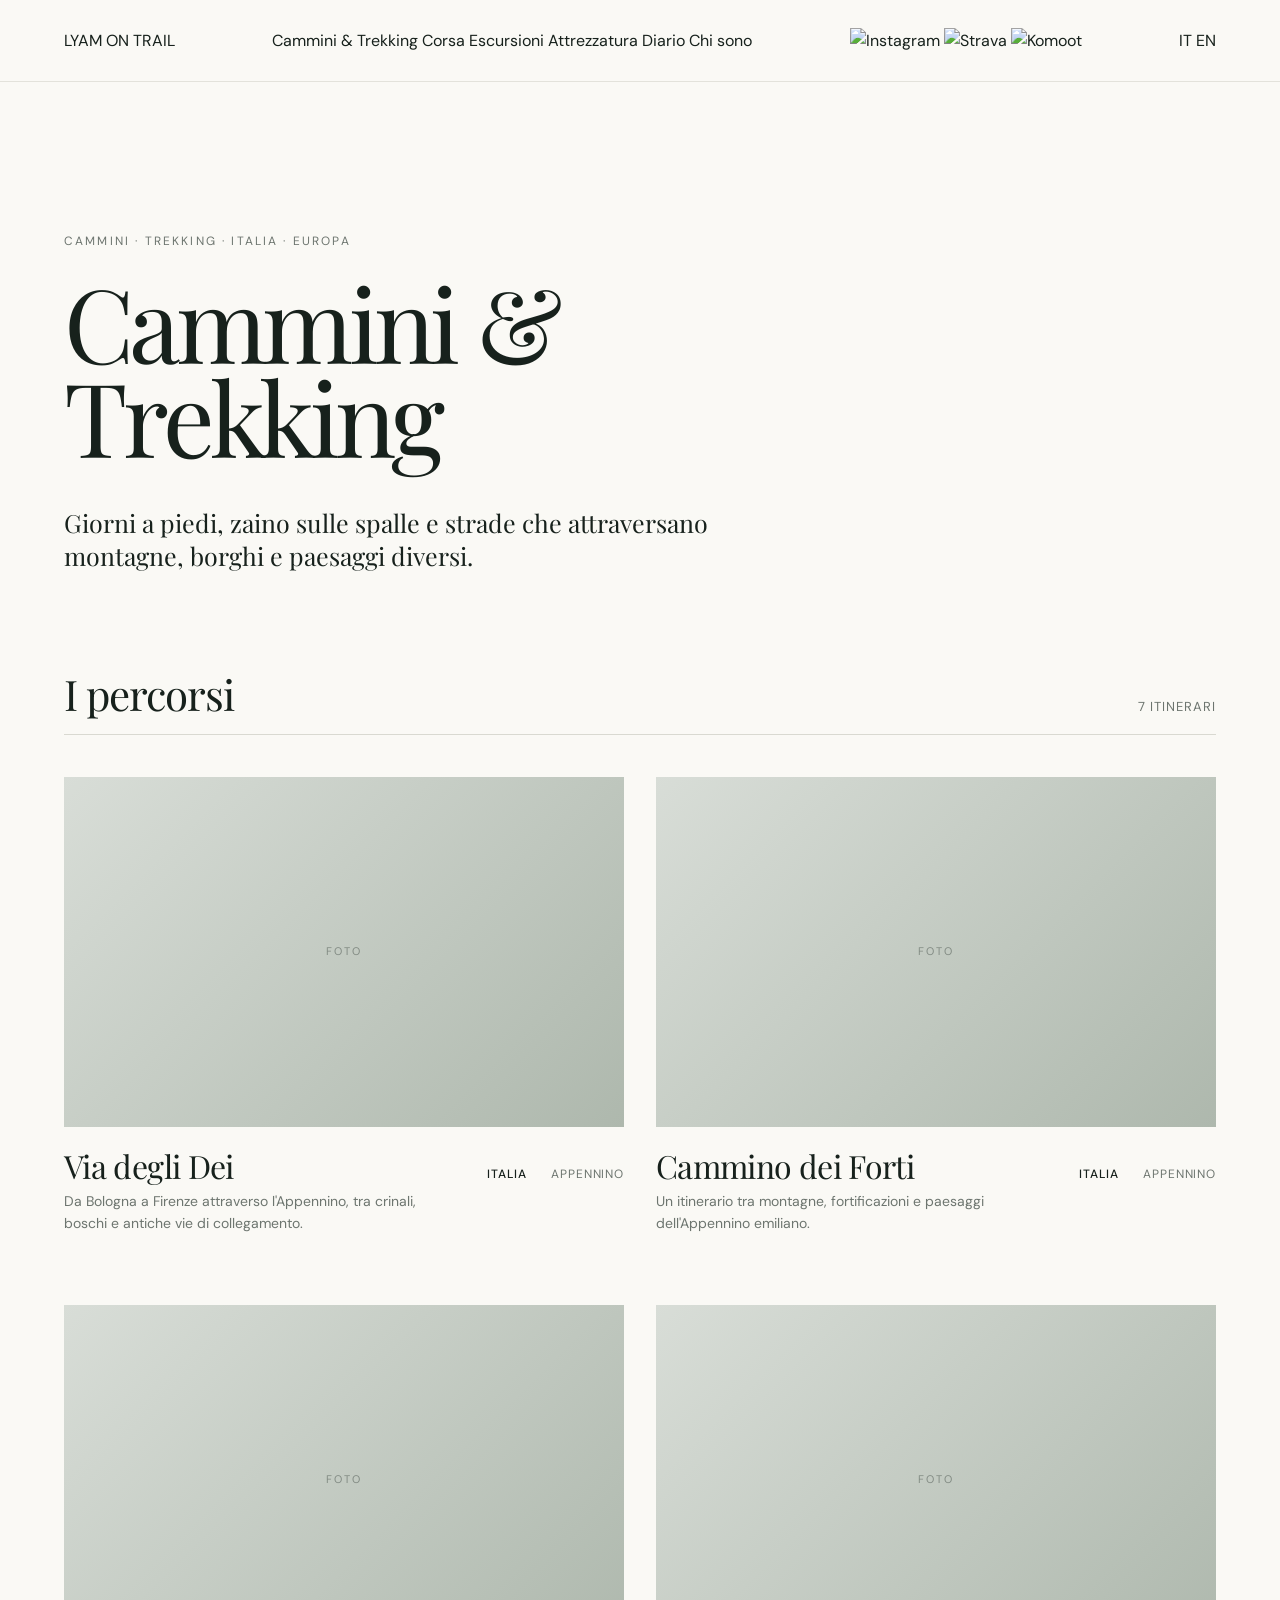
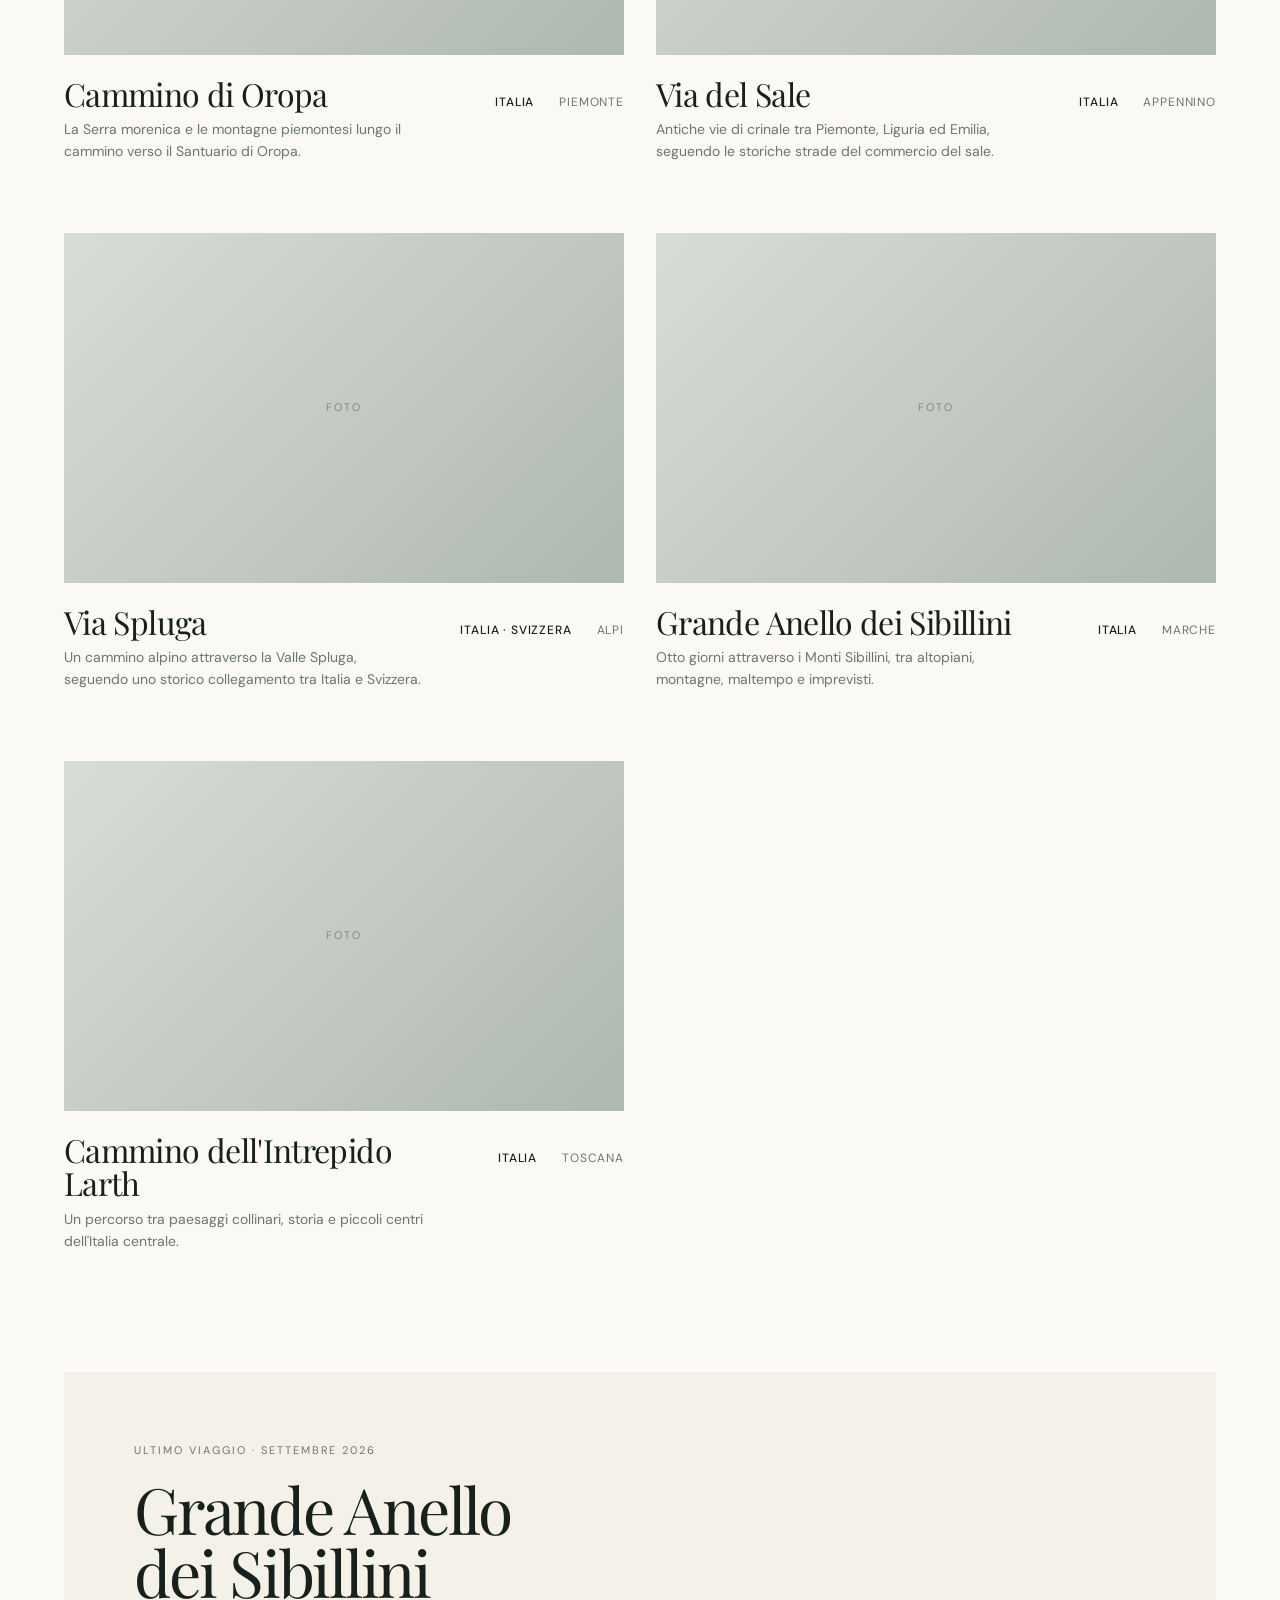
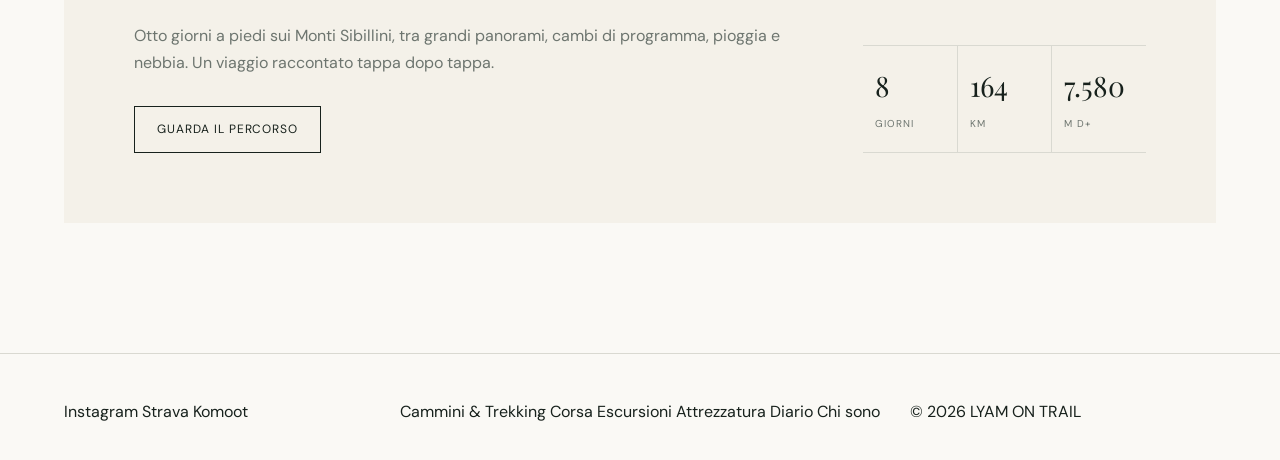
==== cammini.html @ 47f9dd70 "Update trail links in cammini.html" ====
<!DOCTYPE html>
<html lang="it">
<head>
  <meta charset="UTF-8">
  <meta name="viewport" content="width=device-width, initial-scale=1.0">

  <title>Cammini & Trekking — LYAM ON TRAIL</title>

  <meta
    name="description"
    content="I cammini e i trekking che ho percorso: itinerari, tappe, dati tecnici, tracce GPX, fotografie e racconti di viaggio."
  >

  <link rel="preconnect" href="https://fonts.googleapis.com">
  <link rel="preconnect" href="https://fonts.gstatic.com" crossorigin>

  <link
    href="https://fonts.googleapis.com/css2?family=DM+Sans:wght@400;500;600&family=Playfair+Display:wght@400;500;600&display=swap"
    rel="stylesheet"
  >

  <link rel="stylesheet" href="style.css">

  <style>
    /* =========================================
       CAMMINI & TREKKING
       ========================================= */

    .trails-page {
      background: var(--paper);
      min-height: 100vh;
    }

    .trails-hero {
      padding: 150px 5vw 100px;
      max-width: 1500px;
      margin: 0 auto;
    }

    .trails-eyebrow {
      font-size: 12px;
      letter-spacing: 0.18em;
      text-transform: uppercase;
      color: var(--muted);
      margin-bottom: 24px;
    }

    .trails-hero h1 {
      max-width: 900px;
      margin: 0;
      font-family: "Playfair Display", Georgia, serif;
      font-size: clamp(58px, 8vw, 120px);
      line-height: 0.92;
      font-weight: 400;
      letter-spacing: -0.045em;
      color: var(--ink);
    }

    .trails-intro {
      max-width: 650px;
      margin-top: 42px;
      font-family: "Playfair Display", Georgia, serif;
      font-size: 25px;
      line-height: 1.35;
      color: var(--ink);
    }

    .trails-intro p {
      margin: 0;
    }

    .trails-list {
      padding: 0 5vw 120px;
      max-width: 1500px;
      margin: 0 auto;
    }

    .trails-list-header {
      display: flex;
      align-items: baseline;
      justify-content: space-between;
      gap: 30px;
      margin-bottom: 42px;
      padding-bottom: 16px;
      border-bottom: 1px solid var(--line);
    }

    .trails-list-header h2 {
      margin: 0;
      font-family: "Playfair Display", Georgia, serif;
      font-size: 42px;
      font-weight: 400;
      letter-spacing: -0.025em;
    }

    .trails-count {
      color: var(--muted);
      font-size: 13px;
      letter-spacing: 0.08em;
      text-transform: uppercase;
    }

    .trails-grid {
      display: grid;
      grid-template-columns: repeat(2, minmax(0, 1fr));
      gap: 70px 32px;
    }

    .trail-card {
      display: block;
      color: inherit;
      text-decoration: none;
    }

    .trail-card-image {
      position: relative;
      width: 100%;
      aspect-ratio: 16 / 10;
      overflow: hidden;
      background: linear-gradient(135deg, #d8ddd7, #aeb8ad);
      margin-bottom: 22px;
    }

    .trail-card-image::after {
      content: "FOTO";
      position: absolute;
      inset: 0;
      display: flex;
      align-items: center;
      justify-content: center;
      color: rgba(23, 33, 28, 0.38);
      font-size: 11px;
      letter-spacing: 0.18em;
    }

    .trail-card-content {
      display: grid;
      grid-template-columns: 1fr auto;
      gap: 30px;
      align-items: start;
    }

    .trail-card h3 {
      margin: 0 0 9px;
      font-family: "Playfair Display", Georgia, serif;
      font-size: 32px;
      line-height: 1.05;
      font-weight: 400;
      letter-spacing: -0.02em;
    }

    .trail-card p {
      margin: 0;
      max-width: 580px;
      color: var(--muted);
      font-size: 15px;
      line-height: 1.55;
    }

    .trail-meta {
      text-align: right;
      white-space: nowrap;
      color: var(--muted);
      font-size: 12px;
      line-height: 1.7;
      text-transform: uppercase;
      letter-spacing: 0.07em;
    }

    .trail-meta strong {
      display: block;
      color: var(--ink);
      font-weight: 500;
    }

    .trail-card:hover h3 {
      text-decoration: underline;
      text-decoration-thickness: 1px;
      text-underline-offset: 5px;
    }

    /* Featured GAS */

    .trails-featured {
      margin: 0 5vw 130px;
      max-width: 1400px;
      margin-left: auto;
      margin-right: auto;
      padding: 0 5vw;
    }

    .featured-inner {
      background: var(--cream);
      padding: 70px;
      display: grid;
      grid-template-columns: minmax(0, 1.4fr) minmax(260px, 0.6fr);
      gap: 70px;
      align-items: end;
    }

    .featured-label {
      font-size: 11px;
      text-transform: uppercase;
      letter-spacing: 0.18em;
      color: var(--muted);
      margin-bottom: 18px;
    }

    .featured-inner h2 {
      margin: 0 0 20px;
      font-family: "Playfair Display", Georgia, serif;
      font-size: clamp(42px, 5vw, 72px);
      line-height: 0.98;
      font-weight: 400;
      letter-spacing: -0.035em;
    }

    .featured-inner p {
      max-width: 650px;
      margin: 0;
      font-size: 16px;
      line-height: 1.65;
      color: var(--muted);
    }

    .featured-data {
      display: grid;
      grid-template-columns: repeat(3, 1fr);
      border-top: 1px solid var(--line);
      border-bottom: 1px solid var(--line);
    }

    .featured-data div {
      padding: 18px 12px;
      border-right: 1px solid var(--line);
    }

    .featured-data div:last-child {
      border-right: 0;
    }

    .featured-data strong {
      display: block;
      font-family: "Playfair Display", Georgia, serif;
      font-size: 28px;
      font-weight: 400;
      color: var(--ink);
    }

    .featured-data span {
      font-size: 10px;
      text-transform: uppercase;
      letter-spacing: 0.1em;
      color: var(--muted);
    }

    .featured-button {
      display: inline-block;
      margin-top: 30px;
      padding: 13px 22px;
      border: 1px solid var(--ink);
      color: var(--ink);
      text-decoration: none;
      font-size: 12px;
      letter-spacing: 0.08em;
      text-transform: uppercase;
      transition: 0.2s ease;
    }

    .featured-button:hover {
      background: var(--ink);
      color: var(--paper);
    }

    /* Mobile */

    @media (max-width: 800px) {

      .trails-hero {
        padding: 110px 6vw 70px;
      }

      .trails-hero h1 {
        font-size: clamp(52px, 15vw, 82px);
      }

      .trails-intro {
        margin-top: 30px;
        font-size: 21px;
      }

      .trails-list {
        padding: 0 6vw 80px;
      }

      .trails-list-header {
        margin-bottom: 30px;
      }

      .trails-list-header h2 {
        font-size: 34px;
      }

      .trails-grid {
        grid-template-columns: 1fr;
        gap: 55px;
      }

      .trail-card-content {
        grid-template-columns: 1fr;
        gap: 14px;
      }

      .trail-card h3 {
        font-size: 29px;
      }

      .trail-meta {
        text-align: left;
      }

      .trails-featured {
        padding: 0;
        margin-bottom: 80px;
      }

      .featured-inner {
        padding: 45px 6vw;
        grid-template-columns: 1fr;
        gap: 40px;
      }

      .featured-inner h2 {
        font-size: 46px;
      }
    }
  </style>
</head>

<body>

  <!-- HEADER -->

  <header class="site-header">

    <a href="index.html" class="site-logo">
      LYAM ON TRAIL
    </a>

    <nav class="site-nav">
      <a href="cammini.html" class="active">Cammini & Trekking</a>
      <a href="index.html#corsa">Corsa</a>
      <a href="index.html#escursioni">Escursioni</a>
      <a href="index.html#attrezzatura">Attrezzatura</a>
      <a href="index.html#diario">Diario</a>
      <a href="index.html#about">Chi sono</a>
    </nav>

    <div class="site-social">
      <a href="https://www.instagram.com/lyam.danese" target="_blank" rel="noopener">
        <img src="https://cdn.simpleicons.org/instagram/17211c" alt="Instagram">
      </a>

      <a href="https://www.strava.com/athletes/113927710" target="_blank" rel="noopener">
        <img src="https://cdn.simpleicons.org/strava/17211c" alt="Strava">
      </a>

      <a href="https://www.komoot.com/it-it/user/556538882209" target="_blank" rel="noopener">
        <img src="https://cdn.simpleicons.org/komoot/17211c" alt="Komoot">
      </a>
    </div>

    <div class="language-switch">
      <span class="active">IT</span>
      <span>EN</span>
    </div>

  </header>


  <main class="trails-page">

    <!-- HERO -->

    <section class="trails-hero">

      <div class="trails-eyebrow">
        CAMMINI · TREKKING · ITALIA · EUROPA
      </div>

      <h1>
        Cammini &<br>
        Trekking
      </h1>

      <div class="trails-intro">
        <p>
          Giorni a piedi, zaino sulle spalle e strade che attraversano
          montagne, borghi e paesaggi diversi.
        </p>
      </div>

    </section>


    <!-- ARCHIVIO -->

    <section class="trails-list">

      <div class="trails-list-header">
        <h2>I percorsi</h2>
        <span class="trails-count">7 itinerari</span>
      </div>


      <div class="trails-grid">

        <!-- VIA DEGLI DEI -->

        <a href="via-degli-dei.html" class="trail-card">

          <div class="trail-card-image"></div>

          <div class="trail-card-content">

            <div>
              <h3>Via degli Dei</h3>

              <p>
                Da Bologna a Firenze attraverso l'Appennino,
                tra crinali, boschi e antiche vie di collegamento.
              </p>
            </div>

            <div class="trail-meta">
              <strong>Italia</strong>
              Appennino
            </div>

          </div>

        </a>


        <!-- CAMMINO DEI FORTI -->

        <a href="cammino-dei-forti.html" class="trail-card">

          <div class="trail-card-image"></div>

          <div class="trail-card-content">

            <div>
              <h3>Cammino dei Forti</h3>

              <p>
                Un itinerario tra montagne, fortificazioni e paesaggi
                dell'Appennino emiliano.
              </p>
            </div>

            <div class="trail-meta">
              <strong>Italia</strong>
              Appennino
            </div>

          </div>

        </a>


        <!-- CAMMINO DI OROPA -->

        <a href="cammino-di-oropa.html" class="trail-card">

          <div class="trail-card-image"></div>

          <div class="trail-card-content">

            <div>
              <h3>Cammino di Oropa</h3>

              <p>
                La Serra morenica e le montagne piemontesi lungo
                il cammino verso il Santuario di Oropa.
              </p>
            </div>

            <div class="trail-meta">
              <strong>Italia</strong>
              Piemonte
            </div>

          </div>

        </a>


        <!-- VIA DEL SALE -->

        <a href="via-del-sale.html" class="trail-card">

          <div class="trail-card-image"></div>

          <div class="trail-card-content">

            <div>
              <h3>Via del Sale</h3>

              <p>
                Antiche vie di crinale tra Piemonte, Liguria ed Emilia,
                seguendo le storiche strade del commercio del sale.
              </p>
            </div>

            <div class="trail-meta">
              <strong>Italia</strong>
              Appennino
            </div>

          </div>

        </a>


        <!-- VIA SPLUGA -->

        <a href="via-spluga.html" class="trail-card">

          <div class="trail-card-image"></div>

          <div class="trail-card-content">

            <div>
              <h3>Via Spluga</h3>

              <p>
                Un cammino alpino attraverso la Valle Spluga,
                seguendo uno storico collegamento tra Italia e Svizzera.
              </p>
            </div>

            <div class="trail-meta">
              <strong>Italia · Svizzera</strong>
              Alpi
            </div>

          </div>

        </a>


        <!-- GRANDE ANELLO DEI SIBILLINI -->

        <a href="gas.html" class="trail-card">

          <div class="trail-card-image"></div>

          <div class="trail-card-content">

            <div>
              <h3>Grande Anello dei Sibillini</h3>

              <p>
                Otto giorni attraverso i Monti Sibillini,
                tra altopiani, montagne, maltempo e imprevisti.
              </p>
            </div>

            <div class="trail-meta">
              <strong>Italia</strong>
              Marche
            </div>

          </div>

        </a>


        <!-- INTREPIDO LARTH -->

        <a href="intrepido-larth.html" class="trail-card">

          <div class="trail-card-image"></div>

          <div class="trail-card-content">

            <div>
              <h3>Cammino dell'Intrepido Larth</h3>

              <p>
                Un percorso tra paesaggi collinari, storia e piccoli
                centri dell'Italia centrale.
              </p>
            </div>

            <div class="trail-meta">
              <strong>Italia</strong>
              Toscana
            </div>

          </div>

        </a>

      </div>

    </section>


    <!-- FEATURED GAS -->

    <section class="trails-featured">

      <div class="featured-inner">

        <div>

          <div class="featured-label">
            Ultimo viaggio · Settembre 2026
          </div>

          <h2>
            Grande Anello<br>
            dei Sibillini
          </h2>

          <p>
            Otto giorni a piedi sui Monti Sibillini, tra grandi
            panorami, cambi di programma, pioggia e nebbia.
            Un viaggio raccontato tappa dopo tappa.
          </p>

          <a href="gas.html" class="featured-button">
            Guarda il percorso
          </a>

        </div>


        <div>

          <div class="featured-data">

            <div>
              <strong>8</strong>
              <span>giorni</span>
            </div>

            <div>
              <strong>164</strong>
              <span>km</span>
            </div>

            <div>
              <strong>7.580</strong>
              <span>m D+</span>
            </div>

          </div>

        </div>

      </div>

    </section>

  </main>


  <!-- FOOTER -->

  <footer class="site-footer">

    <div class="footer-social">
      <a href="https://www.instagram.com/lyam.danese" target="_blank" rel="noopener">
        Instagram
      </a>

      <a href="https://www.strava.com/athletes/113927710" target="_blank" rel="noopener">
        Strava
      </a>

      <a href="https://www.komoot.com/it-it/user/556538882209" target="_blank" rel="noopener">
        Komoot
      </a>
    </div>

    <nav class="footer-nav">
      <a href="index.html#cammini">Cammini & Trekking</a>
      <a href="index.html#corsa">Corsa</a>
      <a href="index.html#escursioni">Escursioni</a>
      <a href="index.html#attrezzatura">Attrezzatura</a>
      <a href="index.html#diario">Diario</a>
      <a href="index.html#about">Chi sono</a>
    </nav>

    <div class="footer-copy">
      © 2026 LYAM ON TRAIL
    </div>

  </footer>

</body>
</html>
---- style.css ----
@import url('https://fonts.googleapis.com/css2?family=DM+Sans:wght@400;500&family=Playfair+Display:wght@500;600&display=swap');
:root{--ink:#17211c;--muted:#6d756f;--cream:#f4f1e9;--paper:#faf9f5;--line:#d9d9d1}
*{box-sizing:border-box}html{scroll-behavior:smooth}body{margin:0;background:var(--paper);color:var(--ink);font-family:"DM Sans",Arial,sans-serif;line-height:1.6}a{color:inherit;text-decoration:none}
.site-header{height:82px;padding:0 5vw;display:flex;align-items:center;justify-content:space-between;position:sticky;top:0;z-index:20;background:rgba(250,249,245,.94);backdrop-filter:blur(12px);border-bottom:1px solid rgba(217,217,209,.7)}
.logo,.footer-brand{font-size:15px;font-weight:500;letter-spacing:.12em;white-space:nowrap}.logo span,.footer-brand span{font-weight:400;color:var(--muted)}
.main-nav{display:flex;gap:26px;margin-left:auto;margin-right:30px}.main-nav a,.footer-links a{font-size:13px}.main-nav a:hover,.footer-links a:hover,.footer-socials a:hover,.text-link:hover{opacity:.6}
.header-right{display:flex;align-items:center;gap:20px}.social-icons{display:flex;gap:12px;align-items:center}.social-icon{width:19px;height:19px;display:flex;align-items:center;justify-content:center}.social-icon img{width:18px;height:18px;display:block}.language-switcher{display:flex;gap:6px;font-size:11px;letter-spacing:.08em;border-left:1px solid var(--line);padding-left:18px}.language-switcher .active{font-weight:600}.language-switcher span:last-child{color:#a8aaa5}
.hero{height:calc(100vh - 82px);min-height:620px;position:relative;display:flex;align-items:flex-end;overflow:hidden;color:#fff}.hero-image,.hero-overlay{position:absolute;inset:0}.hero-image{background:linear-gradient(145deg,#89978b 0%,#58695b 38%,#2f4137 72%,#1b2922 100%)}.hero-overlay{background:linear-gradient(0deg,rgba(11,18,14,.78),rgba(11,18,14,.04) 70%)}.hero-content{position:relative;z-index:1;width:min(850px,90%);padding:8vw 5vw 9vw}
.eyebrow,.section-label{font-size:10px;letter-spacing:.17em;text-transform:uppercase;color:var(--muted);margin:0 0 18px}.hero .eyebrow{color:rgba(255,255,255,.72)}h1,h2,h3,blockquote{font-family:"Playfair Display",Georgia,serif;font-weight:500;line-height:1.04;margin:0}h1{font-size:clamp(52px,7vw,100px);letter-spacing:-.035em;max-width:900px}.hero-content>p:not(.eyebrow){font-size:17px;max-width:560px;margin:25px 0 30px;color:rgba(255,255,255,.84)}
.button{display:inline-block;padding:13px 22px;font-size:12px;letter-spacing:.04em}.button.light{background:#fff;color:var(--ink)}.button.dark{background:var(--ink);color:#fff}
.section{padding:120px 5vw;max-width:1500px;margin:auto}.intro-grid,.gear-grid{display:grid;grid-template-columns:1.15fr .85fr;gap:8vw}h2{font-size:clamp(42px,5vw,72px);letter-spacing:-.035em}.intro-copy{max-width:540px;font-size:17px;color:#505852;padding-top:8px}.intro-copy p{margin:0 0 22px}.text-link{display:inline-block;font-size:13px;border-bottom:1px solid currentColor;padding-bottom:4px;margin-top:12px}
.section-heading{display:flex;align-items:flex-end;justify-content:space-between;margin-bottom:45px}.section-heading h2{max-width:700px}.featured-trail{display:grid;grid-template-columns:1.35fr .65fr;min-height:620px;background:var(--cream)}.trail-photo{min-height:620px}.trail-info{padding:65px;display:flex;flex-direction:column;justify-content:center}.trail-info h3{font-size:clamp(48px,5vw,78px);letter-spacing:-.04em;margin-bottom:24px}.trail-info>p:not(.eyebrow){color:#5d655f;max-width:390px}.trail-meta{display:flex;gap:25px;color:var(--muted);font-size:12px;margin:15px 0 30px}
.trail-grid{display:grid;grid-template-columns:repeat(3,1fr);gap:45px 25px;padding-top:65px}.card-photo{aspect-ratio:1.25/1;margin-bottom:22px}.trail-card h3,.journal-grid h3{font-size:29px;margin-bottom:8px}.trail-card p:not(.eyebrow),.journal-grid p:not(.eyebrow){color:var(--muted);font-size:14px;margin:0;max-width:360px}
.quote-section{background:var(--ink);color:#f7f4ed;padding:145px 10vw;text-align:center}.quote-mark{font-family:Georgia,serif;font-size:70px;opacity:.35;line-height:.5}blockquote{font-size:clamp(35px,4.4vw,66px);max-width:1000px;margin:30px auto 0;letter-spacing:-.025em}
.split-grid{display:grid;grid-template-columns:1.2fr .8fr;gap:70px;align-items:center}.large-photo{aspect-ratio:1.35/1}.split-copy{max-width:480px}.split-copy p,.gear-grid p{color:var(--muted);font-size:16px}.wide-photo{aspect-ratio:2.1/1}.gear-section{background:var(--cream);max-width:none}.gear-grid{max-width:1400px;margin:0 auto}.journal-grid{display:grid;grid-template-columns:repeat(3,1fr);gap:28px}.journal-photo{aspect-ratio:1.15/1;margin-bottom:24px}
.follow-section{padding:150px 5vw;text-align:center;background:#e7e5dc}.follow-section h2{margin-bottom:35px}.footer-socials{display:flex;justify-content:center;gap:30px;font-size:13px}.footer-socials a{border-bottom:1px solid rgba(23,33,28,.35);padding-bottom:4px}.site-footer{padding:45px 5vw 35px;display:grid;grid-template-columns:1fr auto 1fr;align-items:center;gap:30px;border-top:1px solid var(--line)}.footer-links{display:flex;gap:20px}.site-footer .footer-socials{justify-content:flex-end;gap:18px}.site-footer .copyright{grid-column:1/-1;color:#969a95;font-size:11px;margin:15px 0 0}
.photo-gas{background:linear-gradient(145deg,#879a8c,#415949 45%,#1d3025)}.photo-dei-dei{background:linear-gradient(145deg,#b0a48a,#68715c 48%,#303d35)}.photo-forti{background:linear-gradient(145deg,#87968a,#526554 45%,#26392c)}.photo-oropa{background:linear-gradient(145deg,#c0b99f,#77816e 50%,#37463b)}.photo-sale{background:linear-gradient(145deg,#9d987e,#5d705d 50%,#29392f)}.photo-spluga{background:linear-gradient(145deg,#a4b0ae,#60736c 50%,#263a34)}.photo-larth{background:linear-gradient(145deg,#b7aa8e,#716f58 50%,#393c2c)}.photo-trekking{background:linear-gradient(145deg,#9ba999,#5b6e5c 45%,#26392c)}.photo-dayhikes{background:linear-gradient(120deg,#aab29d,#718269 45%,#374638)}.photo-journal-1{background:linear-gradient(145deg,#829486,#4e6252 50%,#26372c)}.photo-journal-2{background:linear-gradient(145deg,#b7b09c,#747866 50%,#41453a)}.photo-journal-3{background:linear-gradient(145deg,#a7a68f,#6c7962 50%,#334034)}
@media(max-width:1000px){.main-nav{display:none}.featured-trail,.split-grid,.intro-grid,.gear-grid{grid-template-columns:1fr}.trail-photo{min-height:430px}.trail-info{padding:50px}.trail-grid{grid-template-columns:repeat(2,1fr)}.site-footer{grid-template-columns:1fr}.site-footer .footer-socials{justify-content:flex-start}}
@media(max-width:650px){.site-header{height:70px;padding:0 5vw}.header-right{gap:12px}.social-icons{gap:8px}.language-switcher{padding-left:12px}.hero{min-height:650px;height:calc(100vh - 70px)}.hero-content{padding:12vw 5vw 15vw}h1{font-size:49px}.section{padding:80px 5vw}.section-heading{display:block}.section-heading>.text-link{margin-top:20px}.trail-grid,.journal-grid{grid-template-columns:1fr;gap:45px}.trail-info{padding:40px 28px}.trail-info h3{font-size:49px}.wide-photo{aspect-ratio:1.15/1}.follow-section{padding:100px 5vw}.footer-links{flex-wrap:wrap}}


.running-section { background: var(--paper); max-width: none; }

.running-section > * {
    max-width: 1400px;
    margin-left: auto;
    margin-right: auto;
}

.running-intro {
    max-width: 620px !important;
    margin: -15px auto 55px 5vw !important;
}

.running-intro p {
    font-family: "Playfair Display", Georgia, serif;
    font-size: 26px;
    line-height: 1.25;
    color: #4e5751;
}

.running-grid {
    display: grid;
    grid-template-columns: repeat(4, 1fr);
    gap: 24px;
}

.running-card {
    background: var(--cream);
}

.running-photo {
    aspect-ratio: 1.05 / 1;
}

.running-card-content {
    padding: 30px;
}

.running-card h3 {
    font-size: 34px;
    margin-bottom: 12px;
}

.running-card p:not(.eyebrow) {
    color: var(--muted);
    font-size: 14px;
    max-width: 370px;
}

.photo-road {
    background: linear-gradient(145deg,#a7aaa0,#69736a 48%,#343d37);
}

.photo-trail {
    background: linear-gradient(145deg,#9ca795,#5c6e5d 48%,#293a2d);
}

.photo-training {
    background: linear-gradient(145deg,#aaa69b,#77766c 48%,#3e403b);
}

.photo-race {
    background: linear-gradient(145deg,#aaa18d,#6e7060 48%,#34382d);
}

@media(max-width:1000px) {
  .running-grid { grid-template-columns: 1fr; }
  .running-card { display: grid; grid-template-columns: .9fr 1.1fr; }
  .running-photo { height: 100%; }
}
@media(max-width:650px) {
  .running-intro { margin: -10px 0 40px !important; }
  .running-intro p { font-size: 22px; }
  .running-card { display: block; }
  .running-photo { aspect-ratio: 1.15 / 1; }
}
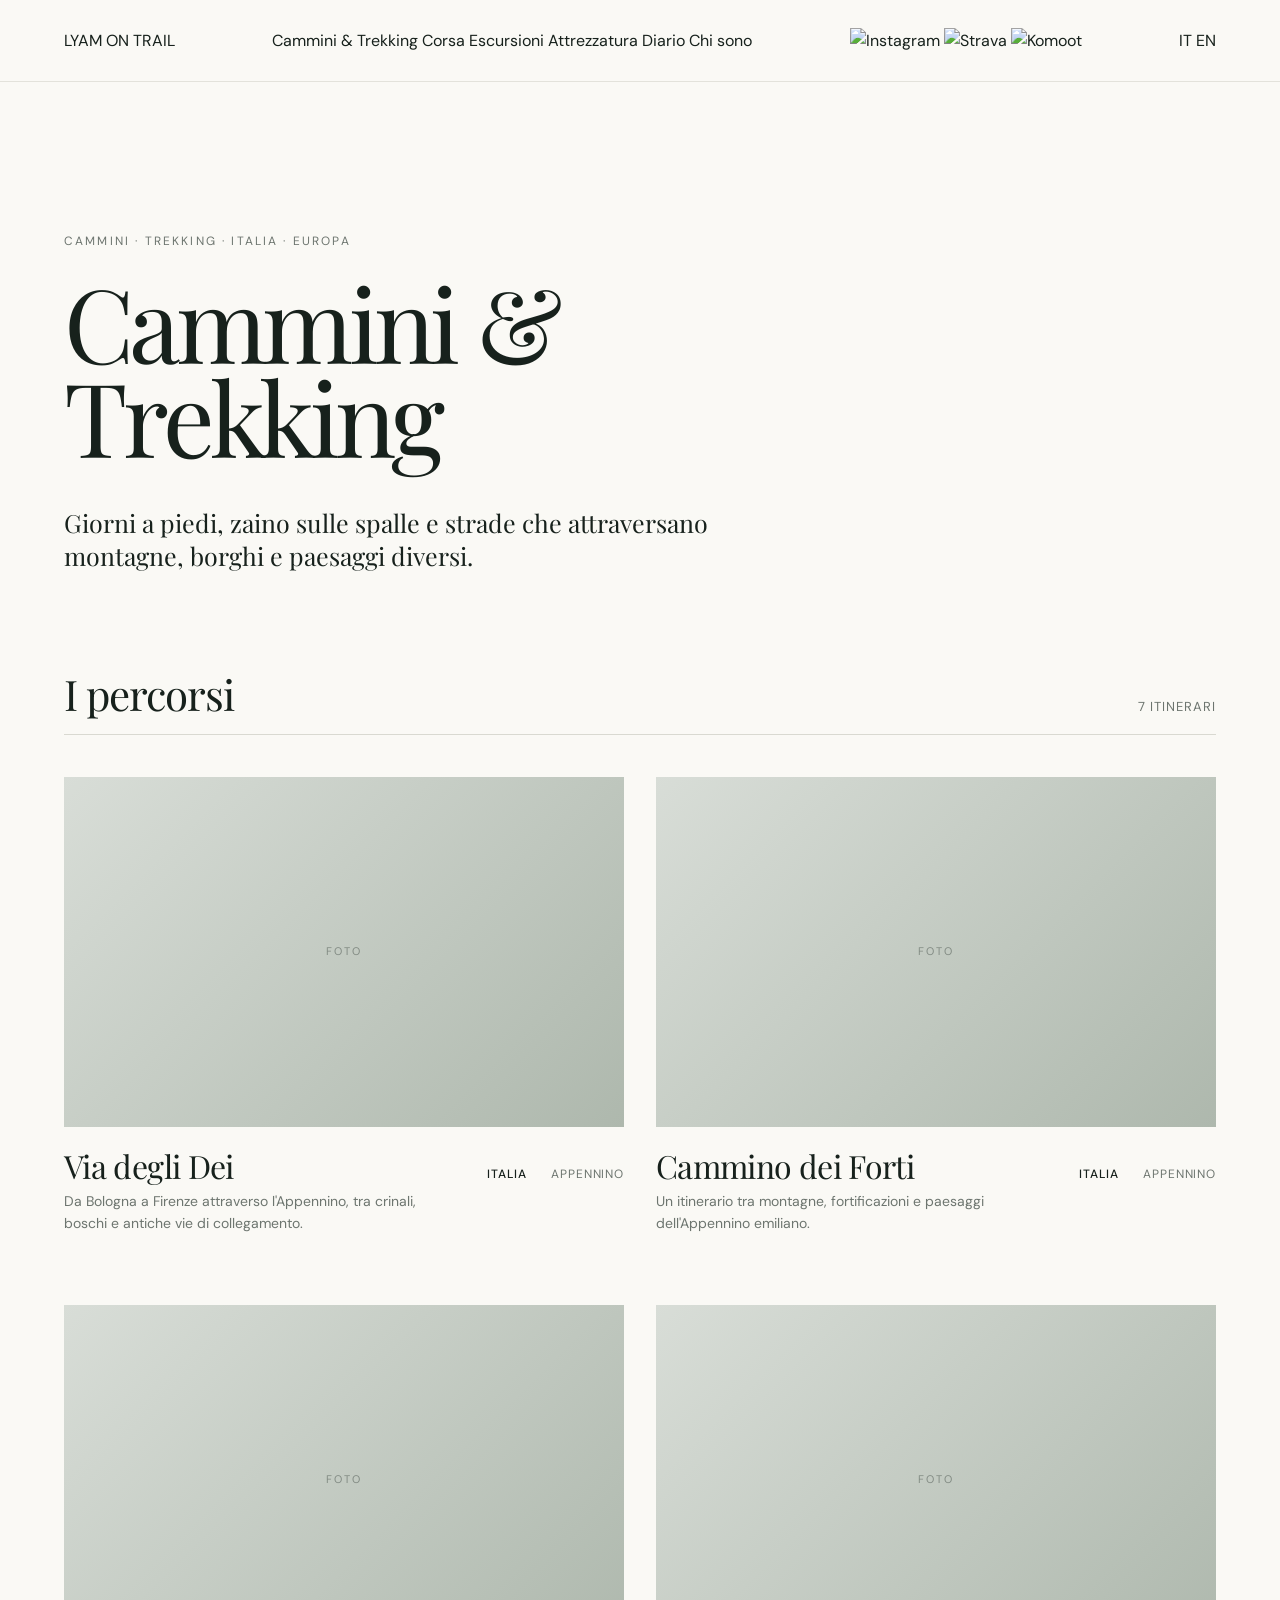
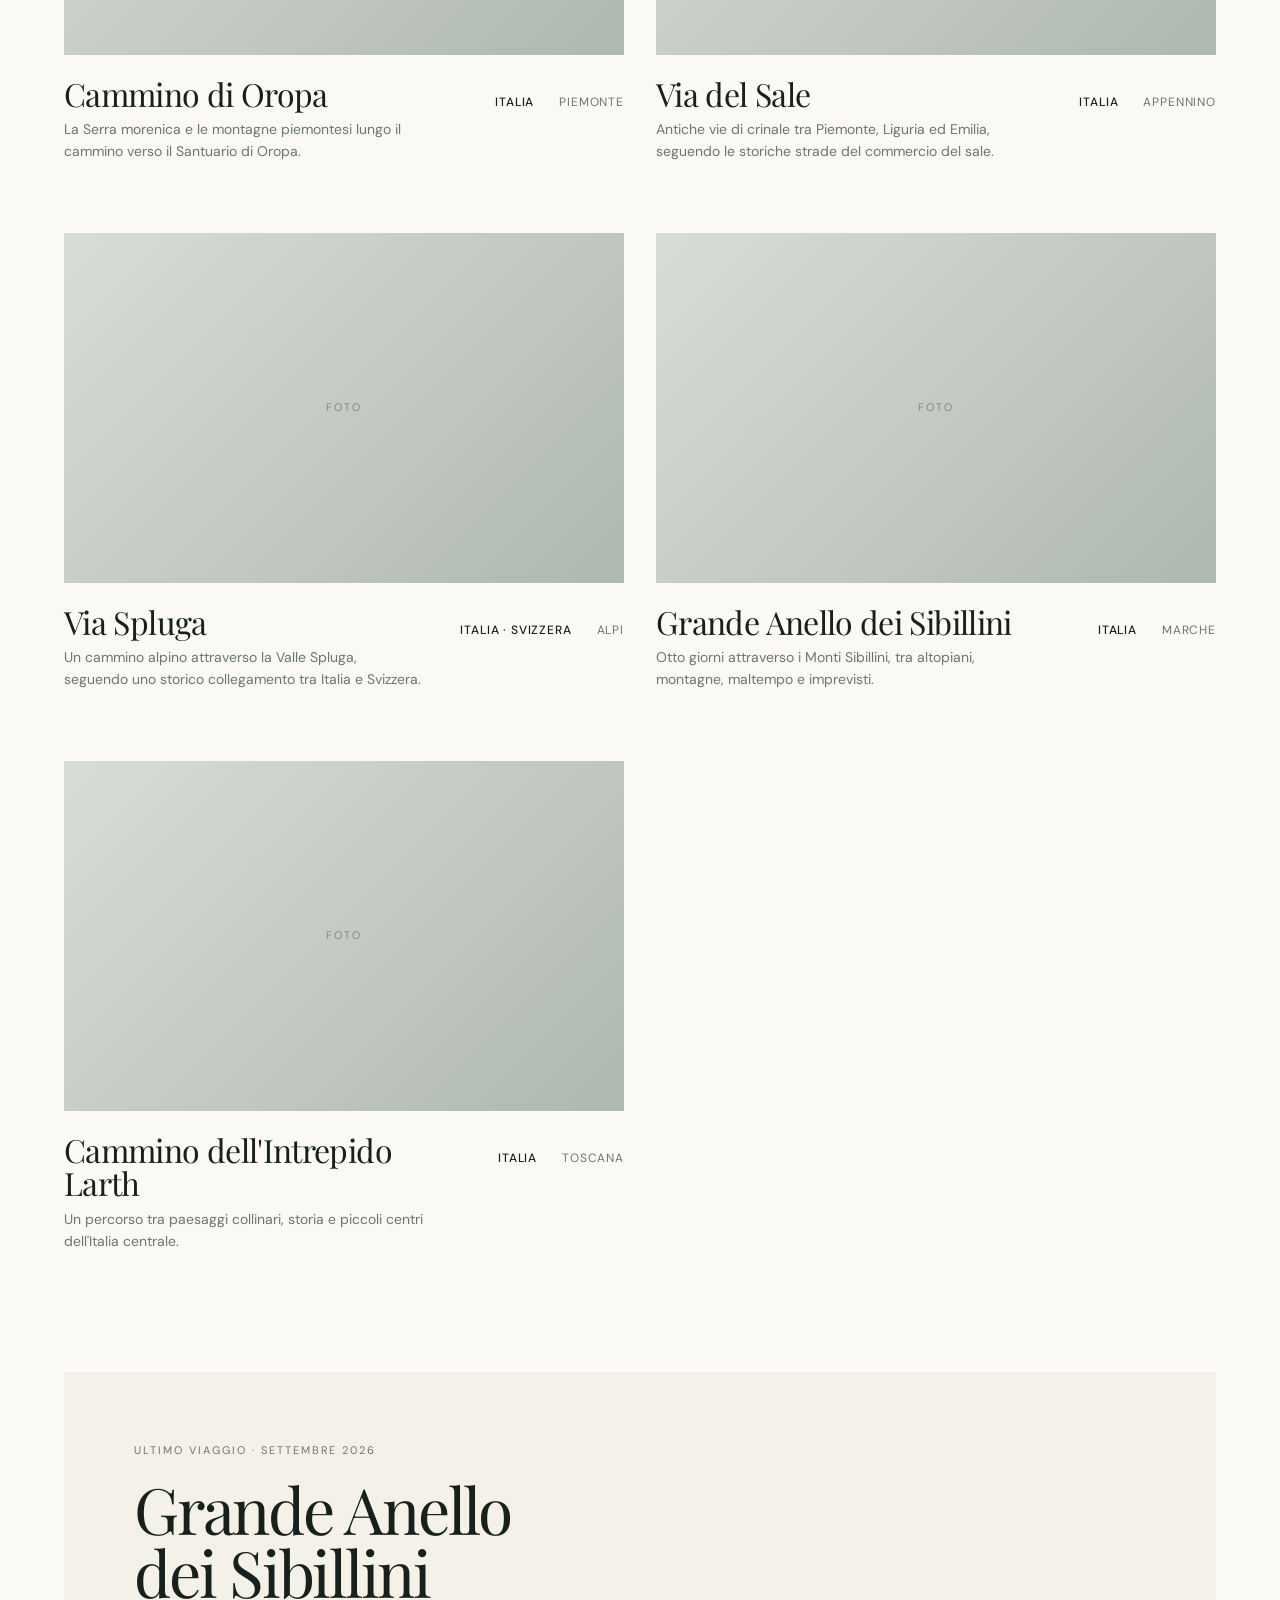
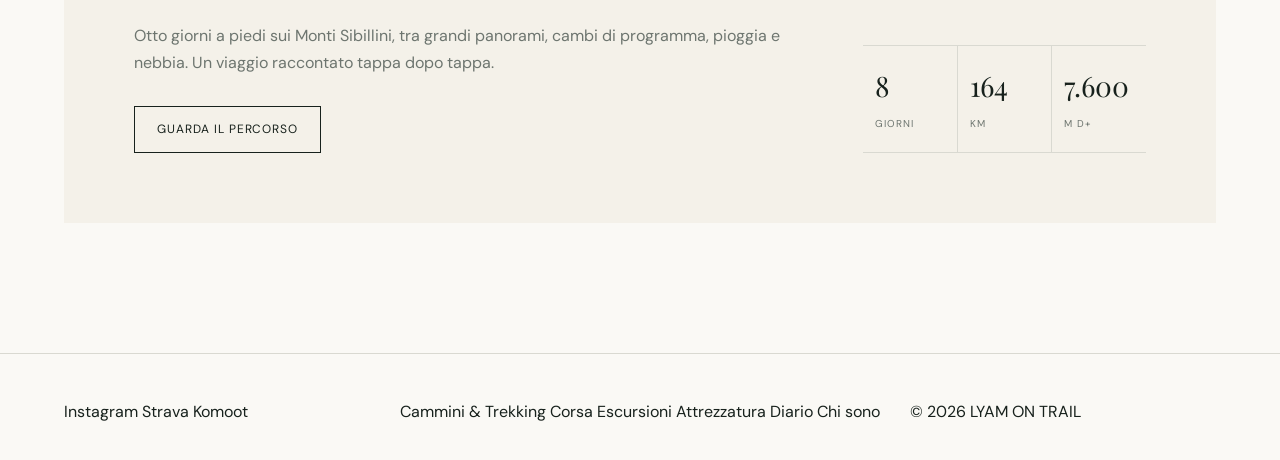
==== commit c5d9e5c7: "Update distance and footer navigation links" ====
--- a/cammini.html
+++ b/cammini.html
@@ -653,7 +653,7 @@
             </div>
 
             <div>
-              <strong>7.580</strong>
+              <strong>7.600</strong>
               <span>m D+</span>
             </div>
 
@@ -687,12 +687,12 @@
     </div>
 
     <nav class="footer-nav">
-      <a href="index.html#cammini">Cammini & Trekking</a>
-      <a href="index.html#corsa">Corsa</a>
-      <a href="index.html#escursioni">Escursioni</a>
-      <a href="index.html#attrezzatura">Attrezzatura</a>
-      <a href="index.html#diario">Diario</a>
-      <a href="index.html#about">Chi sono</a>
+      <a href="cammini.html">Cammini & Trekking</a>
+      <a href="corsa.html">Corsa</a>
+      <a href="escursioni.html">Escursioni</a>
+      <a href="attrezzatura.html">Attrezzatura</a>
+      <a href="diario.html">Diario</a>
+      <a href="about.html">Chi sono</a>
     </nav>
 
     <div class="footer-copy">
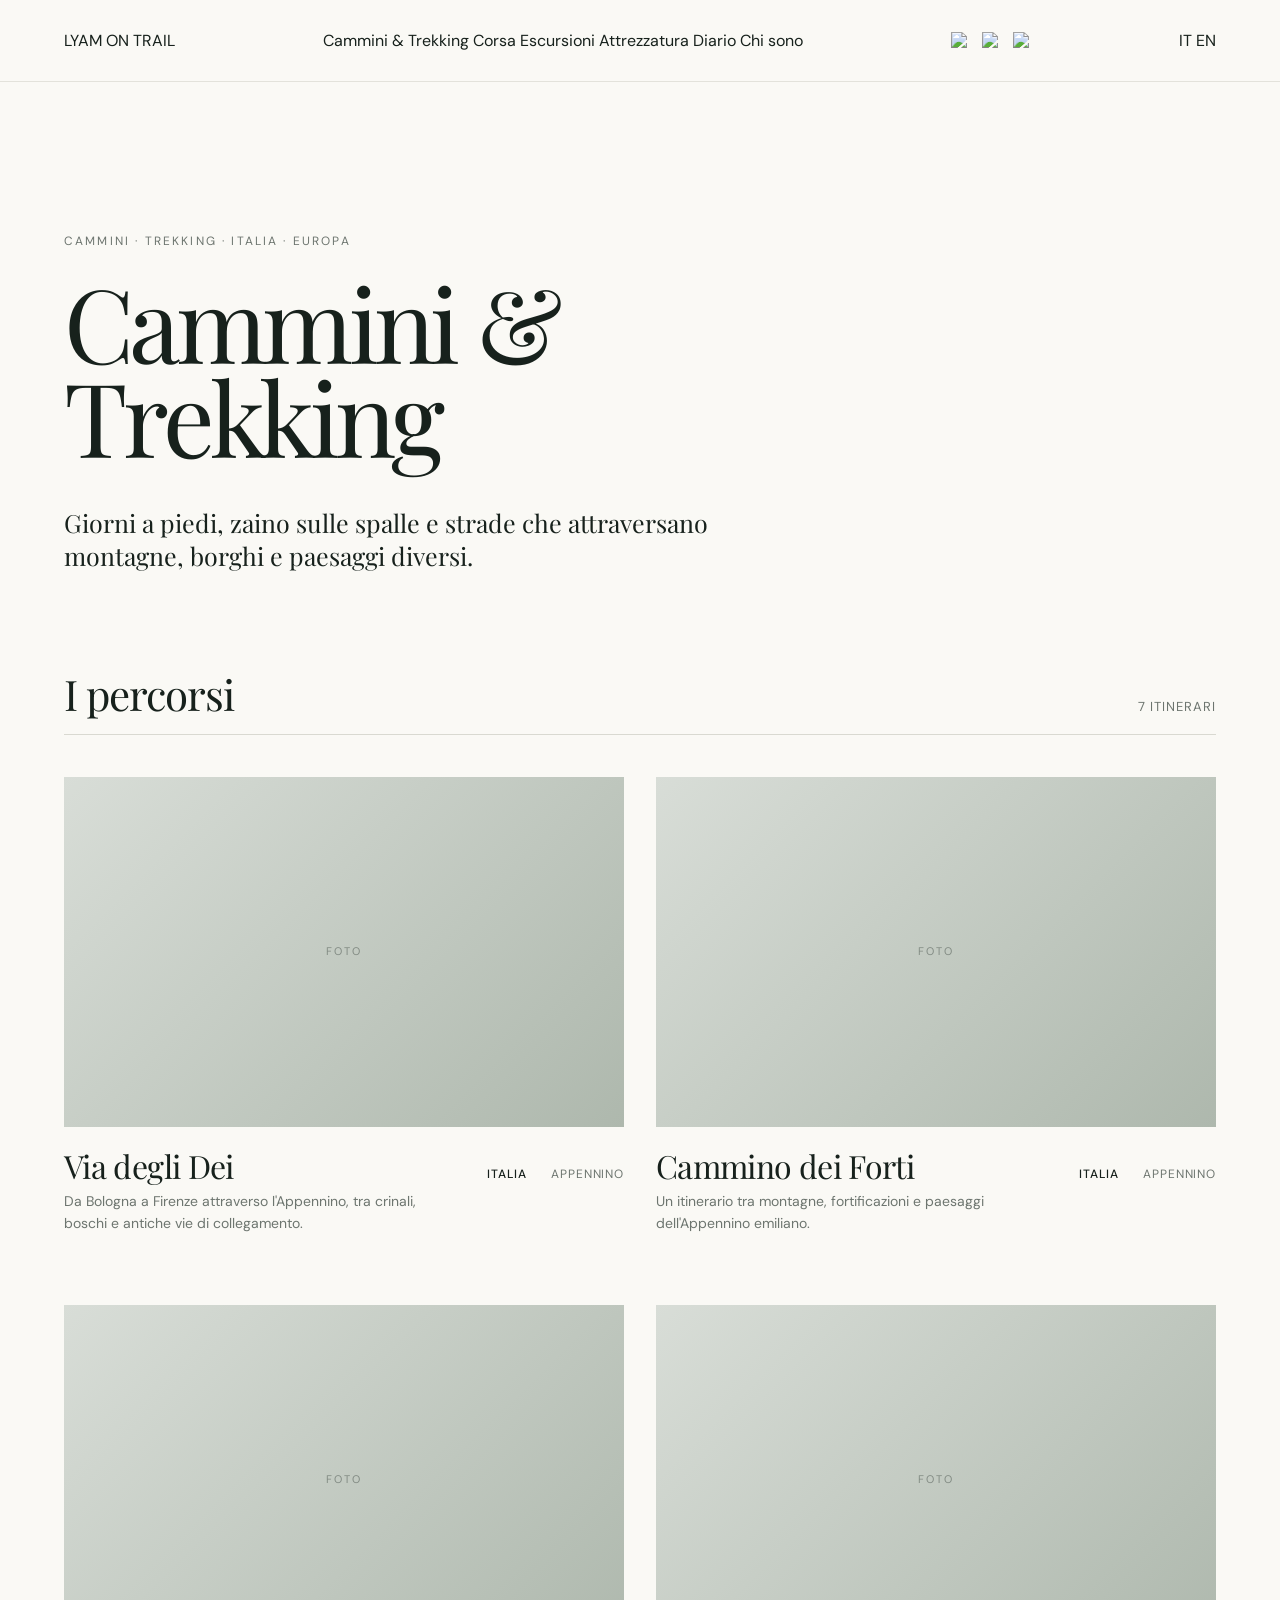
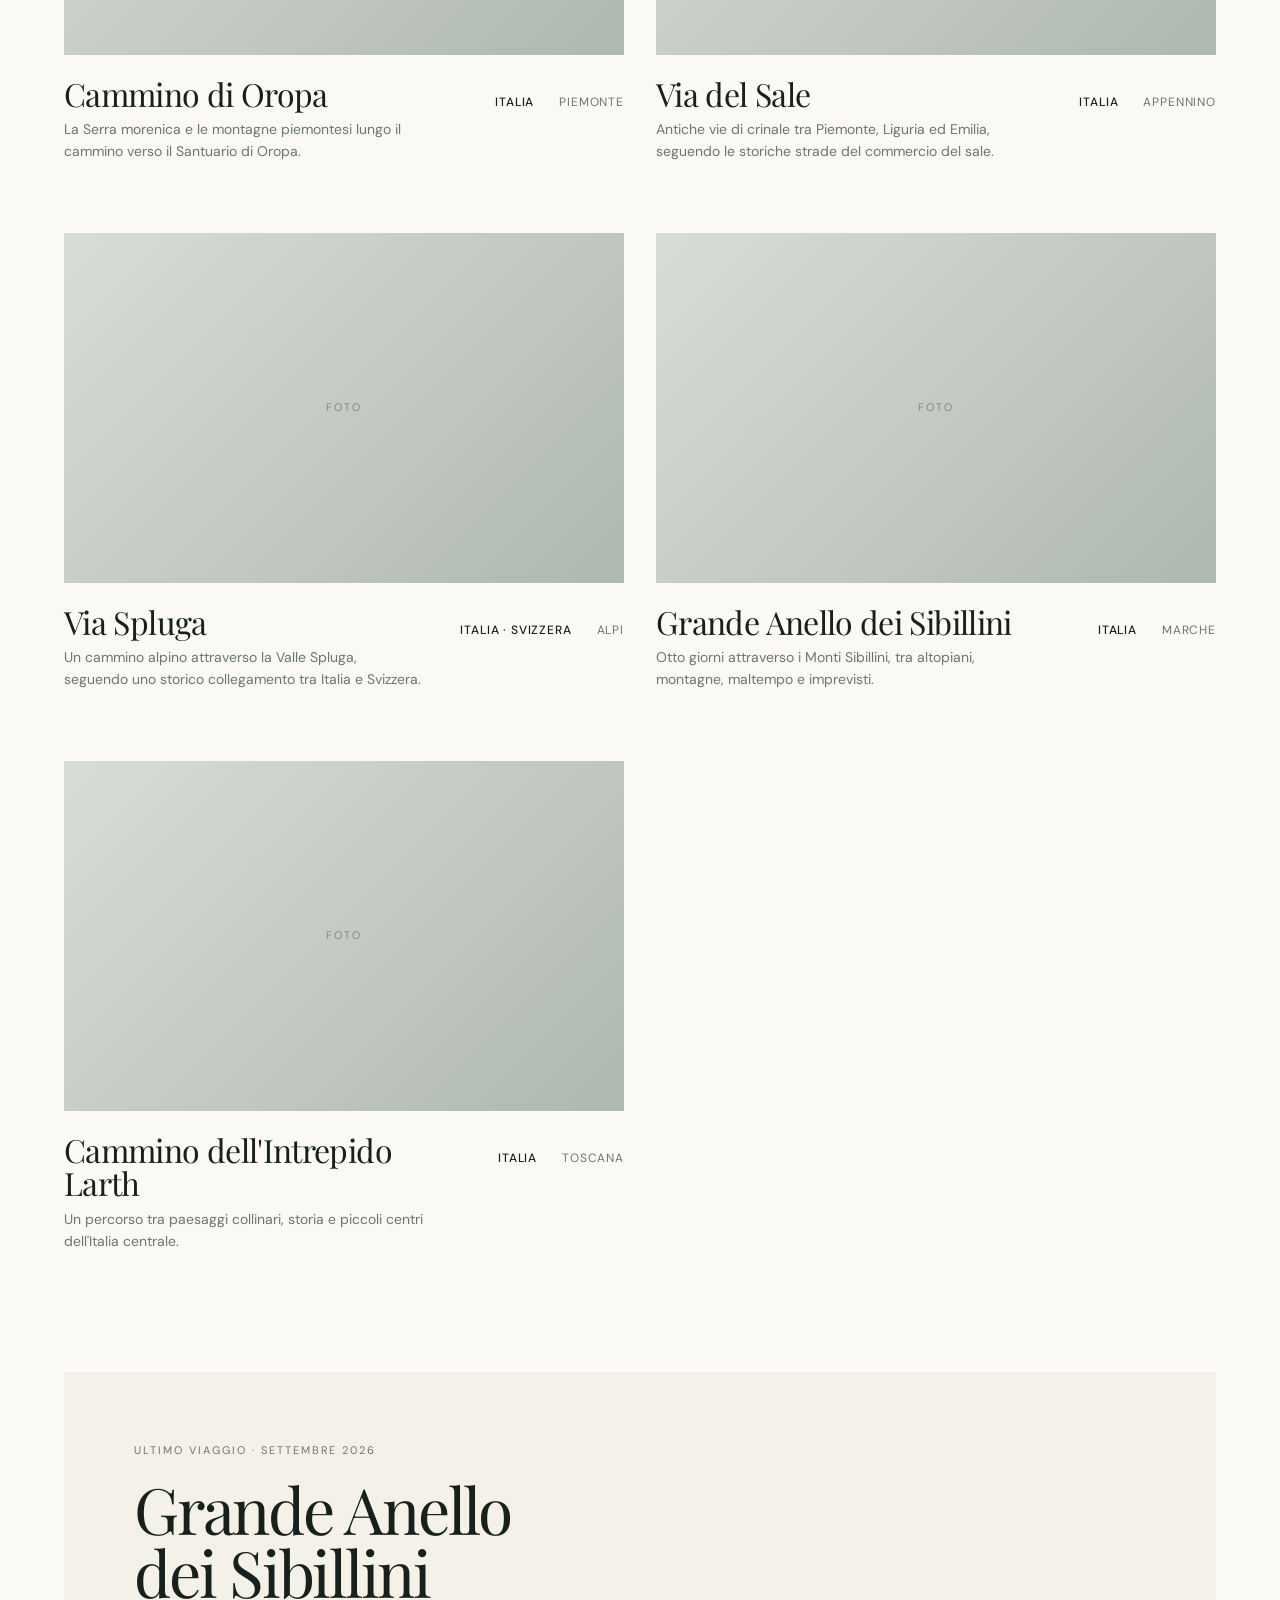
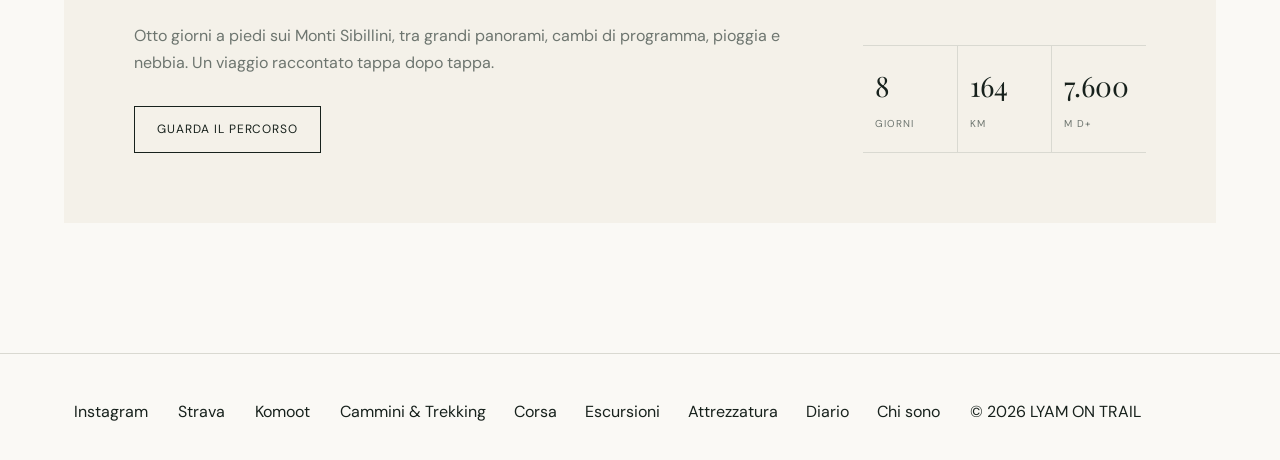
==== commit ec69ba80: "Enhance footer and social media styles Added styles for social media links and footer layout." ====
--- a/cammini.html
+++ b/cammini.html
@@ -334,6 +334,47 @@
         font-size: 46px;
       }
     }
+        /* =========================================
+       HEADER / FOOTER — CAMMINI & TREKKING
+       ========================================= */
+
+    .site-social {
+      display: flex;
+      align-items: center;
+      gap: 12px;
+    }
+
+    .site-social a {
+      width: 19px;
+      height: 19px;
+      display: flex;
+      align-items: center;
+      justify-content: center;
+    }
+
+    .site-social img {
+      width: 18px;
+      height: 18px;
+      display: block;
+    }
+
+    .site-footer .footer-social {
+      display: flex;
+      justify-content: flex-end;
+      gap: 30px;
+    }
+
+    .site-footer .footer-nav {
+      display: flex;
+      gap: 28px;
+    }
+
+    @media (max-width: 800px) {
+      .site-footer .footer-nav {
+        flex-wrap: wrap;
+        gap: 14px 24px;
+      }
+    }
   </style>
 </head>
 
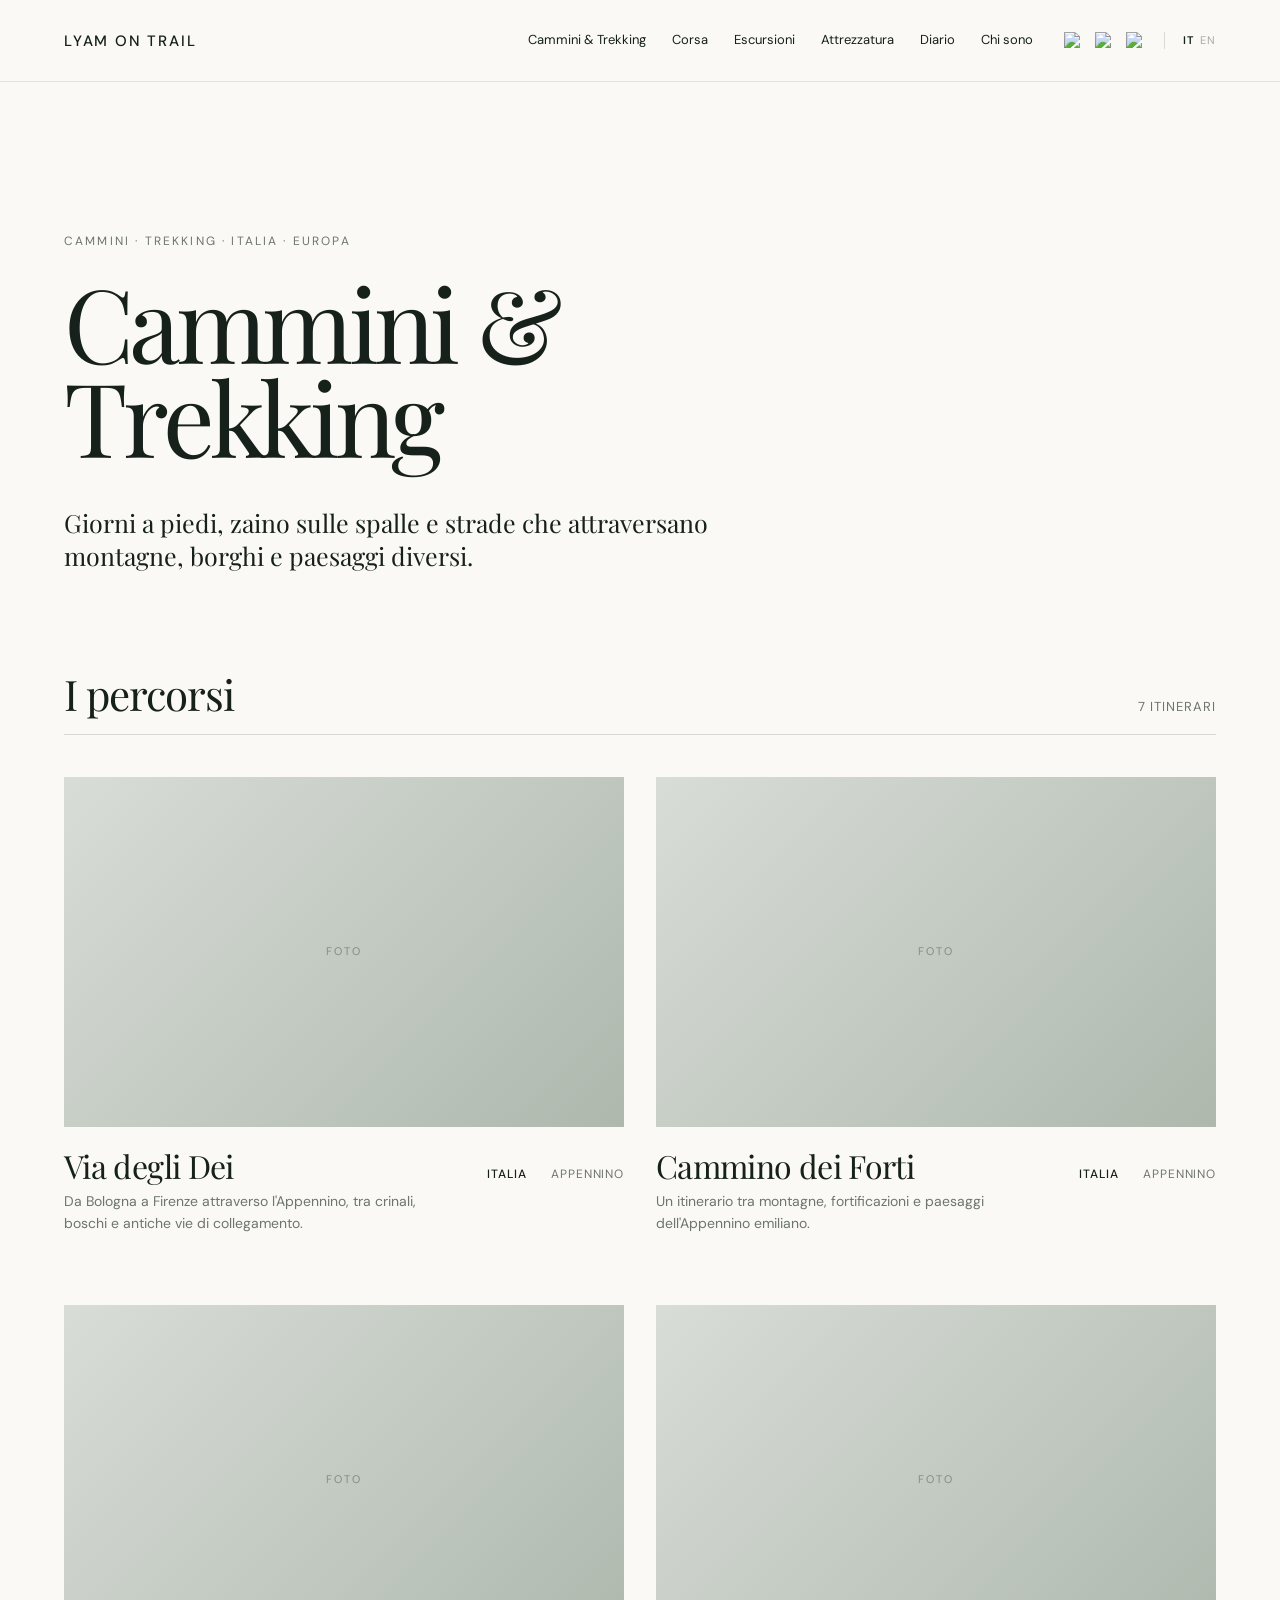
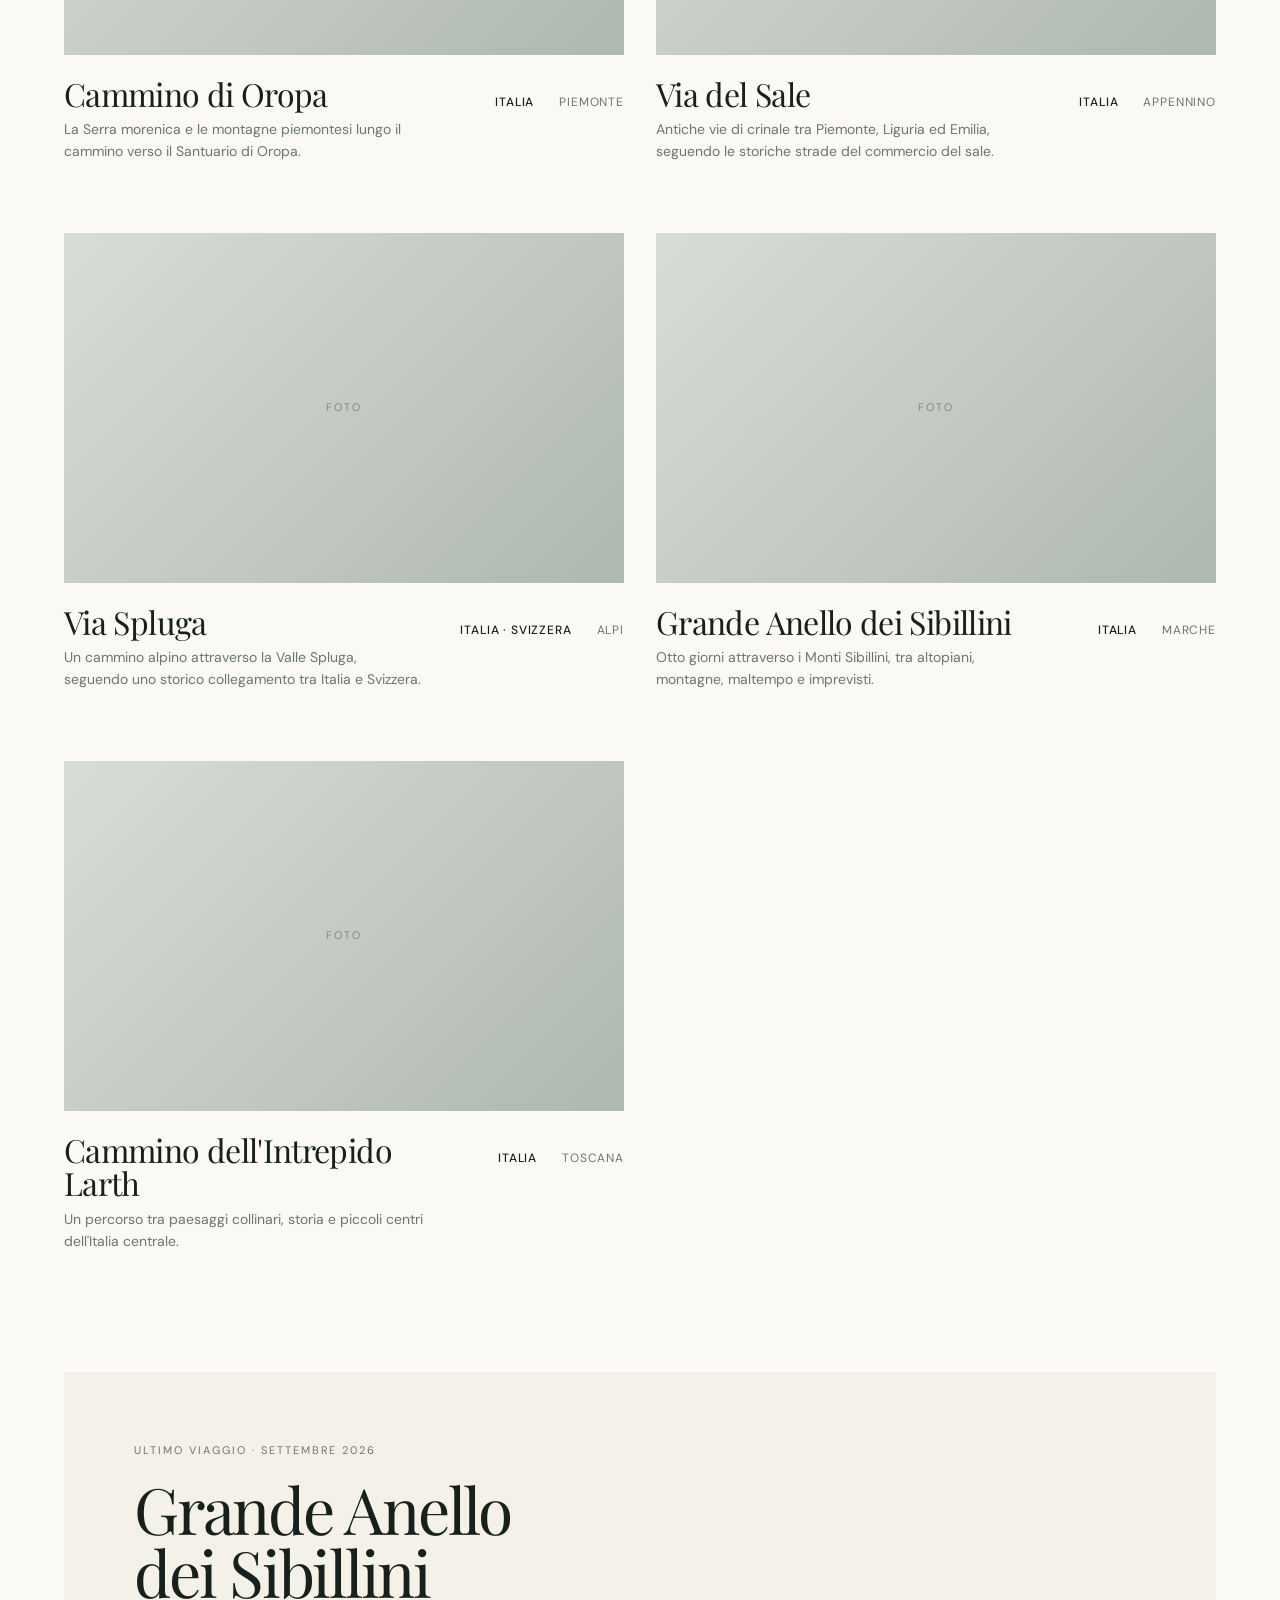
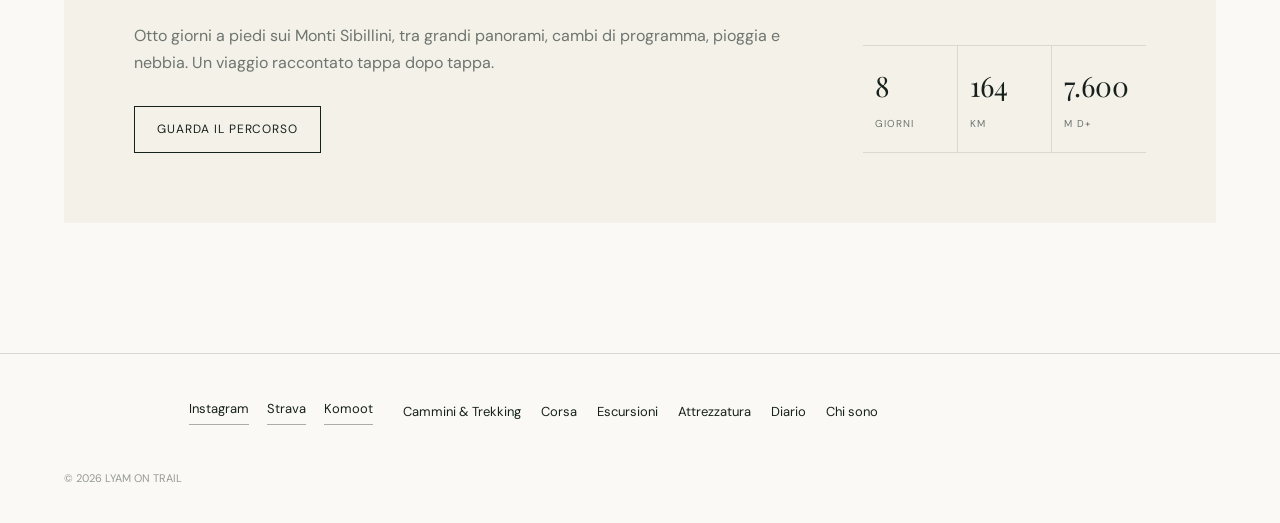
==== commit 1dbf4178: "Refactor header and footer structure in cammini.html" ====
--- a/cammini.html
+++ b/cammini.html
@@ -334,47 +334,7 @@
         font-size: 46px;
       }
     }
-        /* =========================================
-       HEADER / FOOTER — CAMMINI & TREKKING
-       ========================================= */
-
-    .site-social {
-      display: flex;
-      align-items: center;
-      gap: 12px;
-    }
-
-    .site-social a {
-      width: 19px;
-      height: 19px;
-      display: flex;
-      align-items: center;
-      justify-content: center;
-    }
-
-    .site-social img {
-      width: 18px;
-      height: 18px;
-      display: block;
-    }
-
-    .site-footer .footer-social {
-      display: flex;
-      justify-content: flex-end;
-      gap: 30px;
-    }
-
-    .site-footer .footer-nav {
-      display: flex;
-      gap: 28px;
-    }
-
-    @media (max-width: 800px) {
-      .site-footer .footer-nav {
-        flex-wrap: wrap;
-        gap: 14px 24px;
-      }
-    }
+    
   </style>
 </head>
 
@@ -384,39 +344,51 @@
 
   <header class="site-header">
 
-    <a href="index.html" class="site-logo">
-      LYAM ON TRAIL
-    </a>
-
-    <nav class="site-nav">
-      <a href="cammini.html" class="active">Cammini & Trekking</a>
-      <a href="index.html#corsa">Corsa</a>
-      <a href="index.html#escursioni">Escursioni</a>
-      <a href="index.html#attrezzatura">Attrezzatura</a>
-      <a href="index.html#diario">Diario</a>
-      <a href="index.html#about">Chi sono</a>
-    </nav>
-
-    <div class="site-social">
-      <a href="https://www.instagram.com/lyam.danese" target="_blank" rel="noopener">
+  <a href="index.html" class="logo">
+    LYAM ON TRAIL
+  </a>
+
+  <nav class="main-nav">
+    <a href="cammini.html" class="active">Cammini & Trekking</a>
+    <a href="index.html#corsa">Corsa</a>
+    <a href="index.html#escursioni">Escursioni</a>
+    <a href="index.html#attrezzatura">Attrezzatura</a>
+    <a href="index.html#diario">Diario</a>
+    <a href="index.html#about">Chi sono</a>
+  </nav>
+
+  <div class="header-right">
+
+    <div class="social-icons">
+
+      <a href="https://www.instagram.com/lyam.danese"
+         target="_blank" rel="noopener"
+         class="social-icon">
         <img src="https://cdn.simpleicons.org/instagram/17211c" alt="Instagram">
       </a>
 
-      <a href="https://www.strava.com/athletes/113927710" target="_blank" rel="noopener">
+      <a href="https://www.strava.com/athletes/113927710"
+         target="_blank" rel="noopener"
+         class="social-icon">
         <img src="https://cdn.simpleicons.org/strava/17211c" alt="Strava">
       </a>
 
-      <a href="https://www.komoot.com/it-it/user/556538882209" target="_blank" rel="noopener">
+      <a href="https://www.komoot.com/it-it/user/556538882209"
+         target="_blank" rel="noopener"
+         class="social-icon">
         <img src="https://cdn.simpleicons.org/komoot/17211c" alt="Komoot">
       </a>
+
     </div>
 
-    <div class="language-switch">
+    <div class="language-switcher">
       <span class="active">IT</span>
       <span>EN</span>
     </div>
 
-  </header>
+  </div>
+
+</header>
 
 
   <main class="trails-page">
@@ -711,36 +683,39 @@
 
   <!-- FOOTER -->
 
-  <footer class="site-footer">
-
-    <div class="footer-social">
-      <a href="https://www.instagram.com/lyam.danese" target="_blank" rel="noopener">
-        Instagram
-      </a>
-
-      <a href="https://www.strava.com/athletes/113927710" target="_blank" rel="noopener">
-        Strava
-      </a>
-
-      <a href="https://www.komoot.com/it-it/user/556538882209" target="_blank" rel="noopener">
-        Komoot
-      </a>
-    </div>
-
-    <nav class="footer-nav">
-      <a href="cammini.html">Cammini & Trekking</a>
-      <a href="corsa.html">Corsa</a>
-      <a href="escursioni.html">Escursioni</a>
-      <a href="attrezzatura.html">Attrezzatura</a>
-      <a href="diario.html">Diario</a>
-      <a href="about.html">Chi sono</a>
-    </nav>
-
-    <div class="footer-copy">
-      © 2026 LYAM ON TRAIL
-    </div>
-
-  </footer>
+<footer class="site-footer">
+
+  <div class="footer-socials">
+    <a href="https://www.instagram.com/lyam.danese"
+       target="_blank" rel="noopener">
+      Instagram
+    </a>
+
+    <a href="https://www.strava.com/athletes/113927710"
+       target="_blank" rel="noopener">
+      Strava
+    </a>
+
+    <a href="https://www.komoot.com/it-it/user/556538882209"
+       target="_blank" rel="noopener">
+      Komoot
+    </a>
+  </div>
+
+  <nav class="footer-links">
+    <a href="cammini.html">Cammini & Trekking</a>
+    <a href="index.html#corsa">Corsa</a>
+    <a href="index.html#escursioni">Escursioni</a>
+    <a href="index.html#attrezzatura">Attrezzatura</a>
+    <a href="index.html#diario">Diario</a>
+    <a href="index.html#about">Chi sono</a>
+  </nav>
+
+  <div class="copyright">
+    © 2026 LYAM ON TRAIL
+  </div>
+
+</footer>
 
 </body>
 </html>
